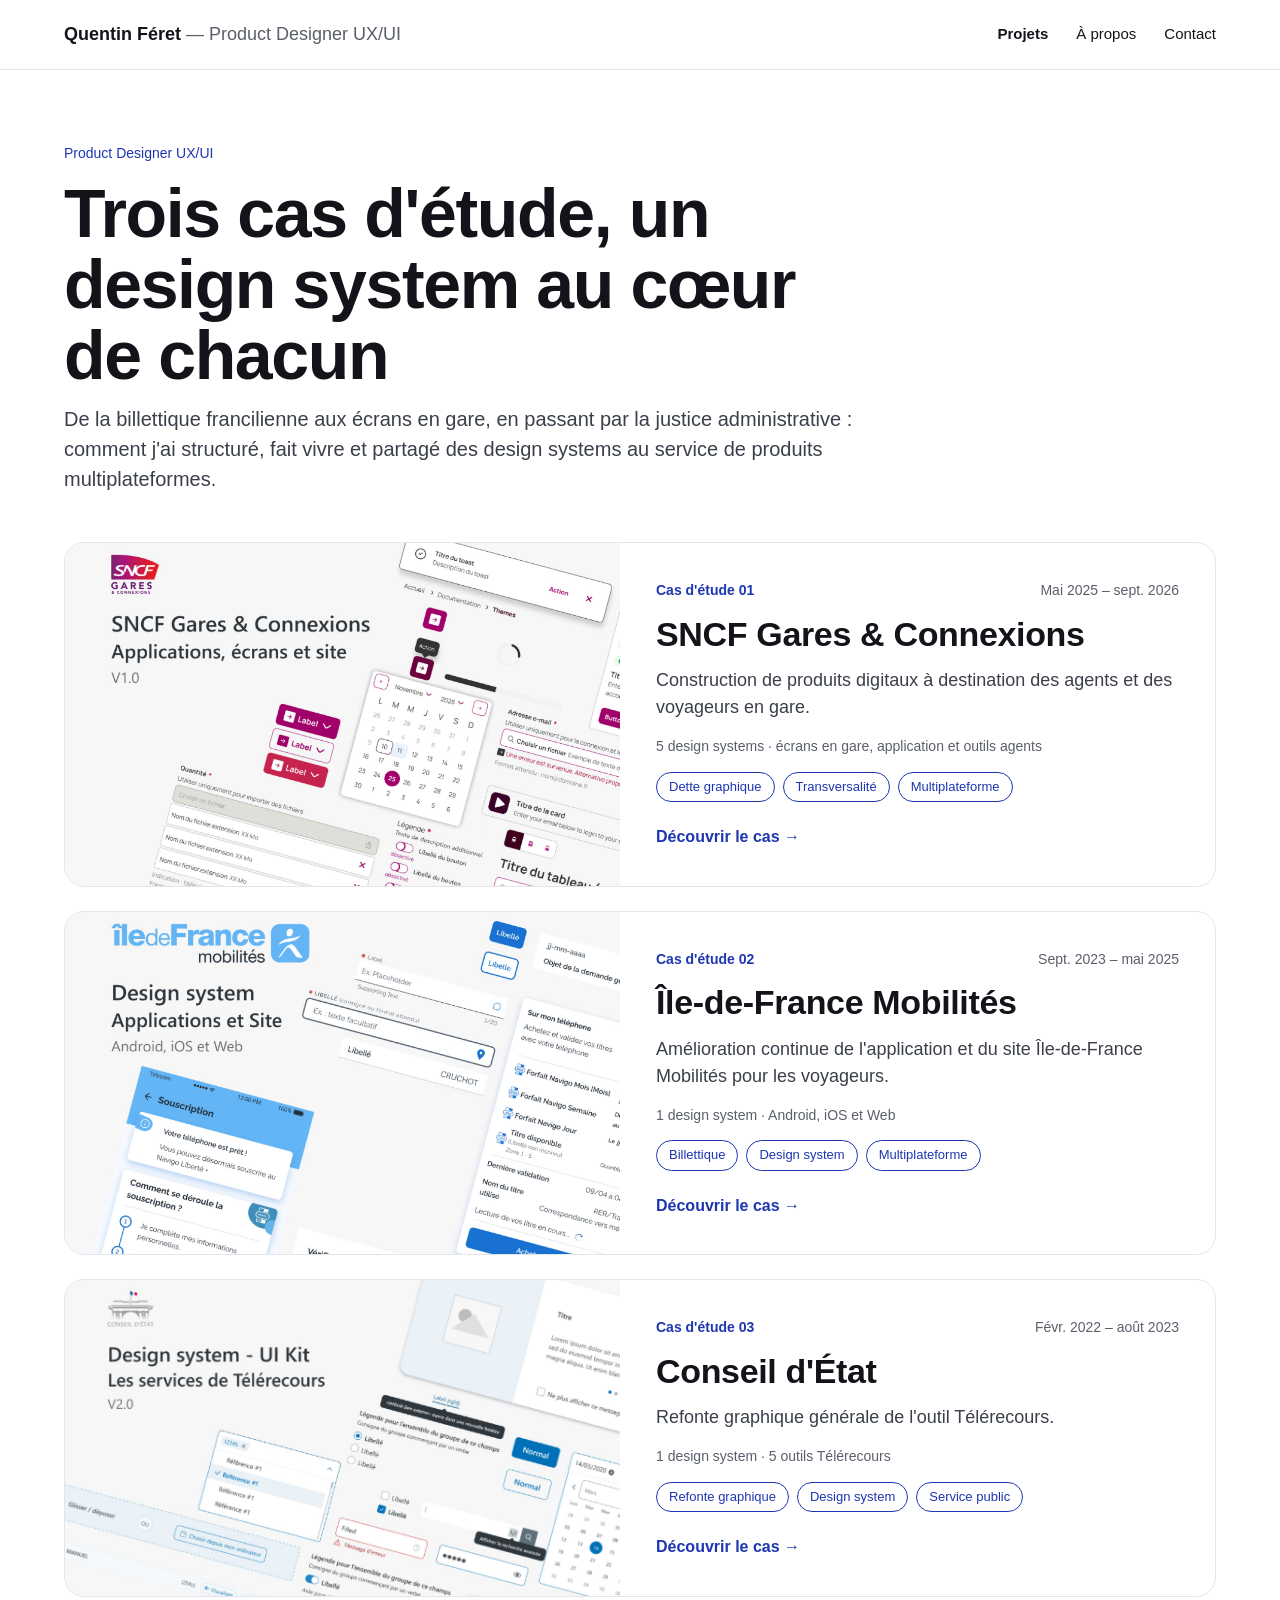
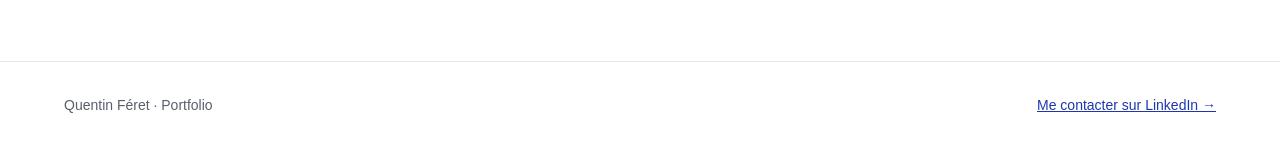
==== index.html @ 598bed36 "First upload" ====
<!doctype html>
<html lang="fr">
<head>
<meta charset="utf-8">
<meta name="viewport" content="width=device-width, initial-scale=1">
<title>Quentin Féret — Product Designer UX/UI · Portfolio</title>
<meta name="description" content="Portfolio de Quentin Féret, Product Designer UX/UI : trois cas d'étude autour du design system (SNCF Gares &amp; Connexions, Île-de-France Mobilités, Conseil d'État).">
<meta property="og:title" content="Quentin Féret — Product Designer UX/UI · Portfolio">
<meta property="og:type" content="website">
<link rel="icon" href="data:image/svg+xml,%3Csvg xmlns=%22http://www.w3.org/2000/svg%22 viewBox=%220 0 64 64%22%3E%3Crect width=%2264%22 height=%2264%22 rx=%2214%22 fill=%22%231E36B0%22/%3E%3Ctext x=%2232%22 y=%2242%22 font-family=%22Helvetica,Arial%22 font-size=%2226%22 font-weight=%22700%22 fill=%22white%22 text-anchor=%22middle%22%3EQF%3C/text%3E%3C/svg%3E">
<style>
*,*::before,*::after{box-sizing:border-box}
html{-webkit-text-size-adjust:100%}
img{max-width:100%}
body{margin:0;background:#FFFFFF}
a{color:#1E36B0}a:hover{color:#142680}
</style>
</head>
<body>
<div style="background: #FFFFFF; color: #121419; font-family: 'Helvetica Neue', Helvetica, Arial, sans-serif; font-size: 17px; line-height: 1.6; min-height: 100vh">
<header style="border-bottom: 1px solid #E3E5EA">
<div style="max-width: 1200px; margin: 0 auto; padding: 20px 24px; display: flex; flex-wrap: wrap; justify-content: space-between; align-items: center; gap: 16px">
<a href="index.html" style="font-weight: 600; font-size: 18px; color: #121419; text-decoration: none">Quentin Féret <span style="font-weight: 400; color: #5A5F6B">— Product Designer UX/UI</span></a>
<nav aria-label="Navigation principale" style="display: flex; gap: 28px; font-size: 15px">
<a href="index.html" style="color: #121419; text-decoration: none; font-weight: 600">Projets</a>
<a href="apropos.html" style="color: #121419; text-decoration: none">À propos</a>
<a href="https://www.linkedin.com/in/quentin-feret" target="_blank" rel="noopener" style="color: #121419; text-decoration: none">Contact</a>
</nav>
</div>
</header>
<main style="max-width: 1200px; margin: 0 auto; padding: 72px 24px 64px; display: flex; flex-direction: column; gap: 48px">
<div style="display: flex; flex-direction: column; gap: 14px; max-width: 820px; width: 100%">
<span style="font-size: 14px; color: #1E36B0; font-weight: 500">Product Designer UX/UI</span>
<h1 style="margin: 0; font-weight: 600; font-size: clamp(40px, 6vw, 68px); line-height: 1.04; letter-spacing: -0.02em; width: 100%">Trois cas d'étude, un design system au cœur de chacun</h1>
<p style="margin: 0; font-size: 20px; line-height: 1.5; color: #3A3F4A">De la billettique francilienne aux écrans en gare, en passant par la justice administrative : comment j'ai structuré, fait vivre et partagé des design systems au service de produits multiplateformes.</p>
</div>
<nav aria-label="Table des matières des cas d'étude">
<ol style="margin: 0; padding: 0; list-style: none; display: flex; flex-direction: column; gap: 24px">
<li style="display: flex">
<a href="cas01-resume.html" style="flex-grow: 1; display: flex; flex-wrap: wrap; gap: 0; text-decoration: none; color: #121419; background: #FFFFFF; border: 1px solid #E3E5EA; border-radius: 20px; overflow: hidden">
<div style="flex: 1 1 380px; min-height: 260px; position: relative; background: #EEF1FA">
<img src="assets/index-01.jpg" alt="" style="position: absolute; top: 0; left: 0; width: 100%; height: 100%; object-fit: cover; object-position: left center; display: block">
</div>
<div style="flex: 1 1 420px; box-sizing: border-box; padding: 36px; display: flex; flex-direction: column; gap: 14px">
<div style="display: flex; justify-content: space-between; align-items: baseline; gap: 12px"><span style="font-size: 14px; font-weight: 600; color: #1E36B0">Cas d'étude 01</span><span style="font-size: 14px; color: #5A5F6B">Mai 2025 – sept. 2026</span></div>
<h2 style="margin: 0; font-size: 34px; font-weight: 600; line-height: 1.1; letter-spacing: -0.01em">SNCF Gares &amp; Connexions</h2>
<p style="margin: 0; font-size: 18px; line-height: 1.5; color: #3A3F4A">Construction de produits digitaux à destination des agents et des voyageurs en gare.</p>
<p style="margin: 0; font-size: 14px; color: #5A5F6B">5 design systems · écrans en gare, application et outils agents</p>
<ul style="margin: 0; padding: 0; list-style: none; display: flex; flex-wrap: wrap; gap: 8px"><li style="padding: 4px 12px; border: 1px solid #1E36B0; border-radius: 999px; font-size: 13px; color: #1E36B0">Dette graphique</li><li style="padding: 4px 12px; border: 1px solid #1E36B0; border-radius: 999px; font-size: 13px; color: #1E36B0">Transversalité</li><li style="padding: 4px 12px; border: 1px solid #1E36B0; border-radius: 999px; font-size: 13px; color: #1E36B0">Multiplateforme</li></ul>
<span style="margin-top: auto; padding-top: 8px; font-size: 16px; font-weight: 600; color: #1E36B0">Découvrir le cas →</span>
</div>
</a>
</li>
<li style="display: flex">
<a href="cas02-resume.html" style="flex-grow: 1; display: flex; flex-wrap: wrap; gap: 0; text-decoration: none; color: #121419; background: #FFFFFF; border: 1px solid #E3E5EA; border-radius: 20px; overflow: hidden">
<div style="flex: 1 1 380px; min-height: 260px; position: relative; background: #EEF1FA">
<img loading="lazy" decoding="async" src="assets/index-02.jpg" alt="" style="position: absolute; top: 0; left: 0; width: 100%; height: 100%; object-fit: cover; object-position: left center; display: block">
</div>
<div style="flex: 1 1 420px; box-sizing: border-box; padding: 36px; display: flex; flex-direction: column; gap: 14px">
<div style="display: flex; justify-content: space-between; align-items: baseline; gap: 12px"><span style="font-size: 14px; font-weight: 600; color: #1E36B0">Cas d'étude 02</span><span style="font-size: 14px; color: #5A5F6B">Sept. 2023 – mai 2025</span></div>
<h2 style="margin: 0; font-size: 34px; font-weight: 600; line-height: 1.1; letter-spacing: -0.01em">Île-de-France Mobilités</h2>
<p style="margin: 0; font-size: 18px; line-height: 1.5; color: #3A3F4A">Amélioration continue de l'application et du site Île-de-France Mobilités pour les voyageurs.</p>
<p style="margin: 0; font-size: 14px; color: #5A5F6B">1 design system · Android, iOS et Web</p>
<ul style="margin: 0; padding: 0; list-style: none; display: flex; flex-wrap: wrap; gap: 8px"><li style="padding: 4px 12px; border: 1px solid #1E36B0; border-radius: 999px; font-size: 13px; color: #1E36B0">Billettique</li><li style="padding: 4px 12px; border: 1px solid #1E36B0; border-radius: 999px; font-size: 13px; color: #1E36B0">Design system</li><li style="padding: 4px 12px; border: 1px solid #1E36B0; border-radius: 999px; font-size: 13px; color: #1E36B0">Multiplateforme</li></ul>
<span style="margin-top: auto; padding-top: 8px; font-size: 16px; font-weight: 600; color: #1E36B0">Découvrir le cas →</span>
</div>
</a>
</li>
<li style="display: flex">
<a href="cas03-resume.html" style="flex-grow: 1; display: flex; flex-wrap: wrap; gap: 0; text-decoration: none; color: #121419; background: #FFFFFF; border: 1px solid #E3E5EA; border-radius: 20px; overflow: hidden">
<div style="flex: 1 1 380px; min-height: 260px; position: relative; background: #EEF1FA">
<img loading="lazy" decoding="async" src="assets/index-03.jpg" alt="" style="position: absolute; top: 0; left: 0; width: 100%; height: 100%; object-fit: cover; object-position: left center; display: block">
</div>
<div style="flex: 1 1 420px; box-sizing: border-box; padding: 36px; display: flex; flex-direction: column; gap: 14px">
<div style="display: flex; justify-content: space-between; align-items: baseline; gap: 12px"><span style="font-size: 14px; font-weight: 600; color: #1E36B0">Cas d'étude 03</span><span style="font-size: 14px; color: #5A5F6B">Févr. 2022 – août 2023</span></div>
<h2 style="margin: 0; font-size: 34px; font-weight: 600; line-height: 1.1; letter-spacing: -0.01em">Conseil d'État</h2>
<p style="margin: 0; font-size: 18px; line-height: 1.5; color: #3A3F4A">Refonte graphique générale de l'outil Télérecours.</p>
<p style="margin: 0; font-size: 14px; color: #5A5F6B">1 design system · 5 outils Télérecours</p>
<ul style="margin: 0; padding: 0; list-style: none; display: flex; flex-wrap: wrap; gap: 8px"><li style="padding: 4px 12px; border: 1px solid #1E36B0; border-radius: 999px; font-size: 13px; color: #1E36B0">Refonte graphique</li><li style="padding: 4px 12px; border: 1px solid #1E36B0; border-radius: 999px; font-size: 13px; color: #1E36B0">Design system</li><li style="padding: 4px 12px; border: 1px solid #1E36B0; border-radius: 999px; font-size: 13px; color: #1E36B0">Service public</li></ul>
<span style="margin-top: auto; padding-top: 8px; font-size: 16px; font-weight: 600; color: #1E36B0">Découvrir le cas →</span>
</div>
</a>
</li>
</ol>
</nav>
</main>
<footer style="border-top: 1px solid #E3E5EA">
<div style="max-width: 1200px; margin: 0 auto; padding: 32px 24px; display: flex; flex-wrap: wrap; justify-content: space-between; gap: 16px; font-size: 14px; color: #5A5F6B"><span>Quentin Féret · Portfolio</span><a href="https://www.linkedin.com/in/quentin-feret" target="_blank" rel="noopener" style="font-weight: 500">Me contacter sur LinkedIn →</a></div>
</footer>
</div>
</body>
</html>
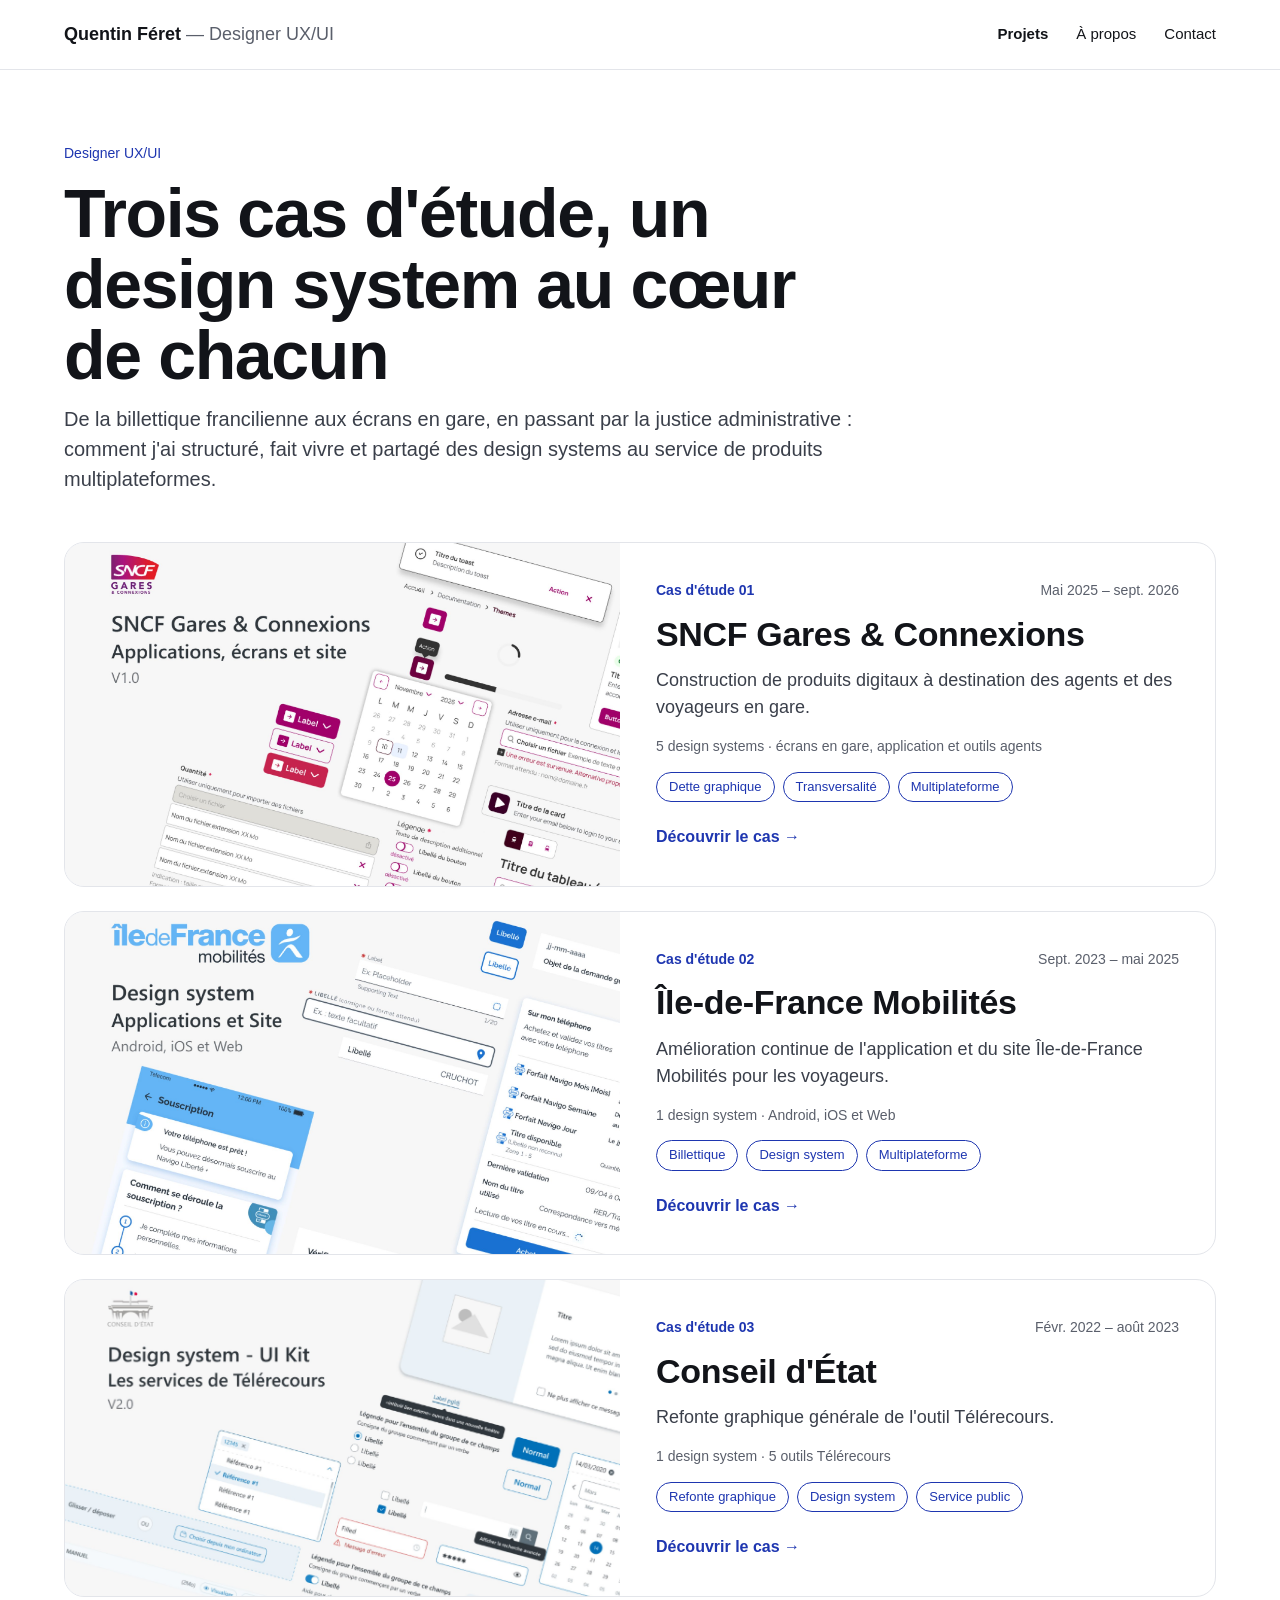
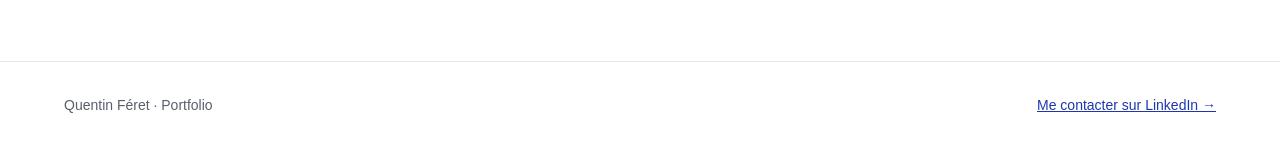
==== commit db213350: "Retire le bilan des résumés et remplace Product Designer par Designer Co-Authored-By: Claude Opus 5." ====
--- a/index.html
+++ b/index.html
@@ -3,9 +3,9 @@
 <head>
 <meta charset="utf-8">
 <meta name="viewport" content="width=device-width, initial-scale=1">
-<title>Quentin Féret — Product Designer UX/UI · Portfolio</title>
-<meta name="description" content="Portfolio de Quentin Féret, Product Designer UX/UI : trois cas d'étude autour du design system (SNCF Gares &amp; Connexions, Île-de-France Mobilités, Conseil d'État).">
-<meta property="og:title" content="Quentin Féret — Product Designer UX/UI · Portfolio">
+<title>Quentin Féret — Designer UX/UI · Portfolio</title>
+<meta name="description" content="Portfolio de Quentin Féret, Designer UX/UI : trois cas d'étude autour du design system (SNCF Gares &amp; Connexions, Île-de-France Mobilités, Conseil d'État).">
+<meta property="og:title" content="Quentin Féret — Designer UX/UI · Portfolio">
 <meta property="og:type" content="website">
 <link rel="icon" href="data:image/svg+xml,%3Csvg xmlns=%22http://www.w3.org/2000/svg%22 viewBox=%220 0 64 64%22%3E%3Crect width=%2264%22 height=%2264%22 rx=%2214%22 fill=%22%231E36B0%22/%3E%3Ctext x=%2232%22 y=%2242%22 font-family=%22Helvetica,Arial%22 font-size=%2226%22 font-weight=%22700%22 fill=%22white%22 text-anchor=%22middle%22%3EQF%3C/text%3E%3C/svg%3E">
 <style>
@@ -20,7 +20,7 @@
 <div style="background: #FFFFFF; color: #121419; font-family: 'Helvetica Neue', Helvetica, Arial, sans-serif; font-size: 17px; line-height: 1.6; min-height: 100vh">
 <header style="border-bottom: 1px solid #E3E5EA">
 <div style="max-width: 1200px; margin: 0 auto; padding: 20px 24px; display: flex; flex-wrap: wrap; justify-content: space-between; align-items: center; gap: 16px">
-<a href="index.html" style="font-weight: 600; font-size: 18px; color: #121419; text-decoration: none">Quentin Féret <span style="font-weight: 400; color: #5A5F6B">— Product Designer UX/UI</span></a>
+<a href="index.html" style="font-weight: 600; font-size: 18px; color: #121419; text-decoration: none">Quentin Féret <span style="font-weight: 400; color: #5A5F6B">— Designer UX/UI</span></a>
 <nav aria-label="Navigation principale" style="display: flex; gap: 28px; font-size: 15px">
 <a href="index.html" style="color: #121419; text-decoration: none; font-weight: 600">Projets</a>
 <a href="apropos.html" style="color: #121419; text-decoration: none">À propos</a>
@@ -30,7 +30,7 @@
 </header>
 <main style="max-width: 1200px; margin: 0 auto; padding: 72px 24px 64px; display: flex; flex-direction: column; gap: 48px">
 <div style="display: flex; flex-direction: column; gap: 14px; max-width: 820px; width: 100%">
-<span style="font-size: 14px; color: #1E36B0; font-weight: 500">Product Designer UX/UI</span>
+<span style="font-size: 14px; color: #1E36B0; font-weight: 500">Designer UX/UI</span>
 <h1 style="margin: 0; font-weight: 600; font-size: clamp(40px, 6vw, 68px); line-height: 1.04; letter-spacing: -0.02em; width: 100%">Trois cas d'étude, un design system au cœur de chacun</h1>
 <p style="margin: 0; font-size: 20px; line-height: 1.5; color: #3A3F4A">De la billettique francilienne aux écrans en gare, en passant par la justice administrative : comment j'ai structuré, fait vivre et partagé des design systems au service de produits multiplateformes.</p>
 </div>
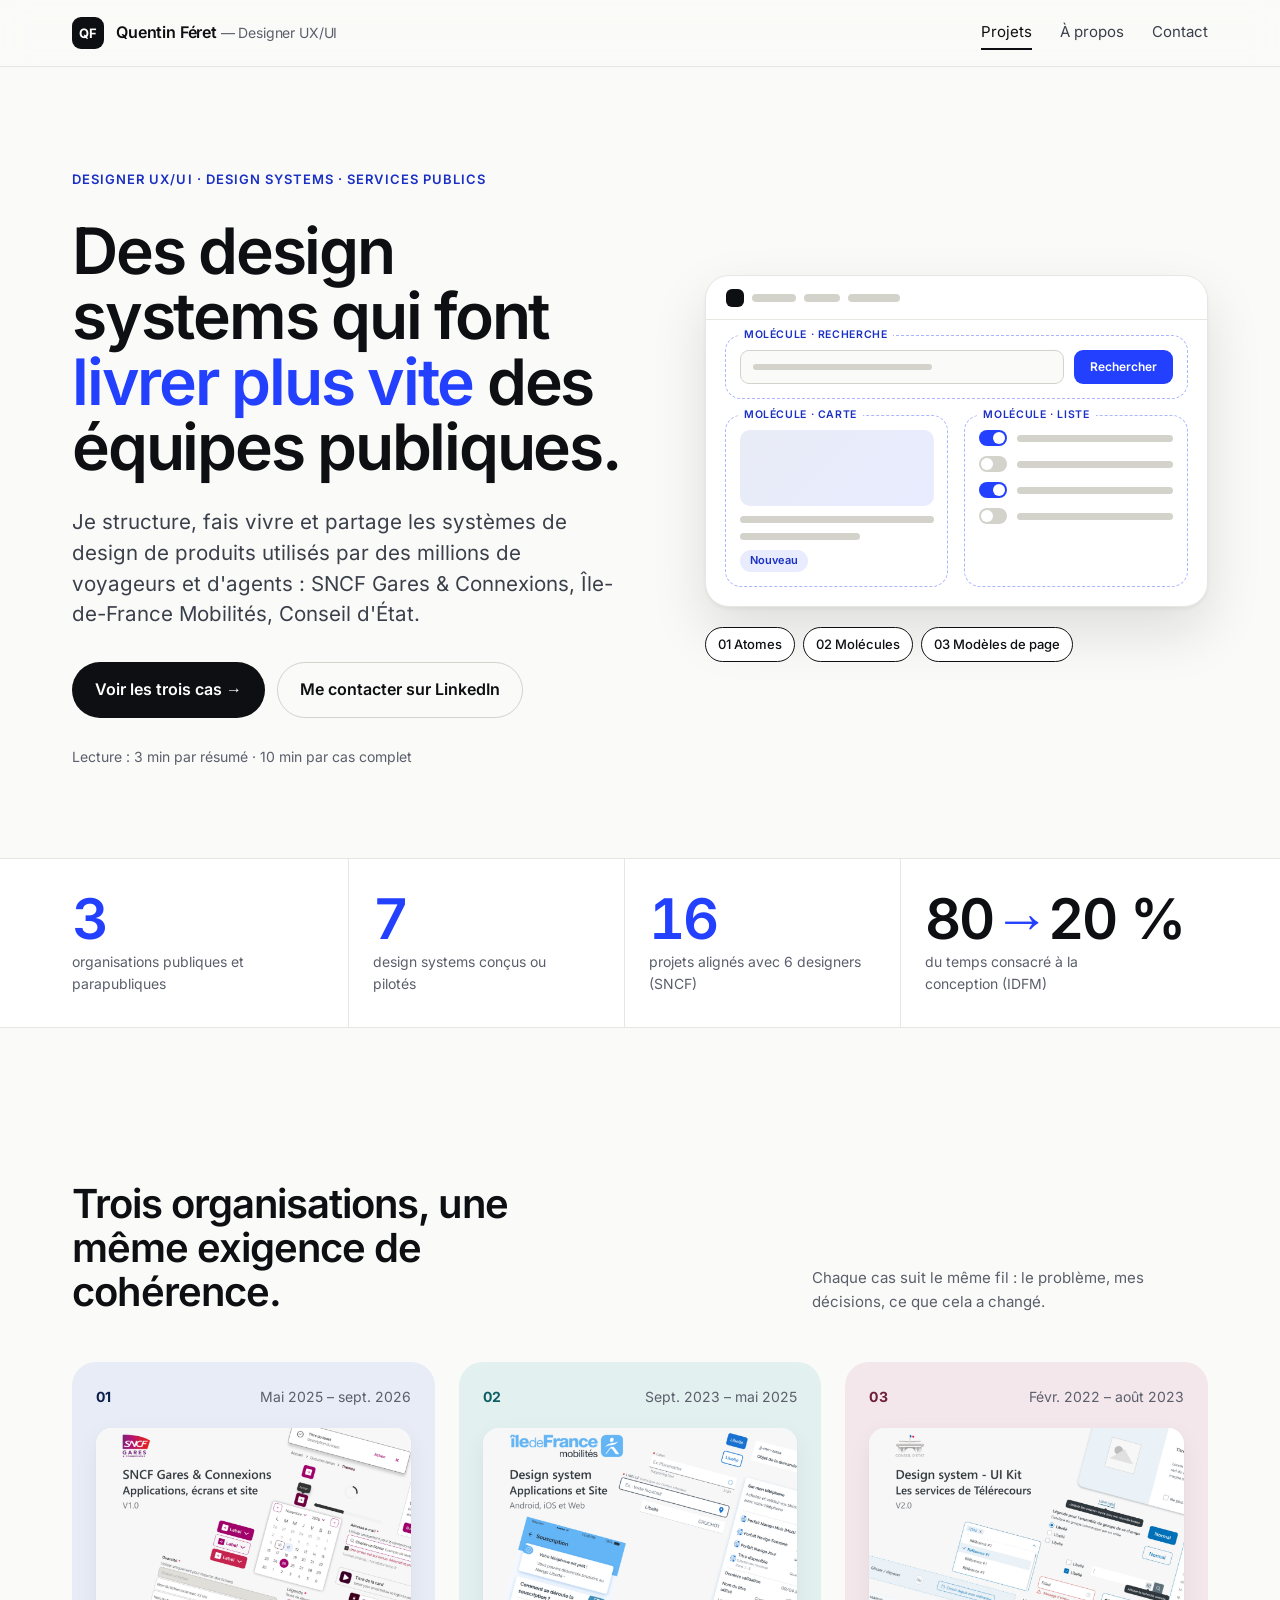
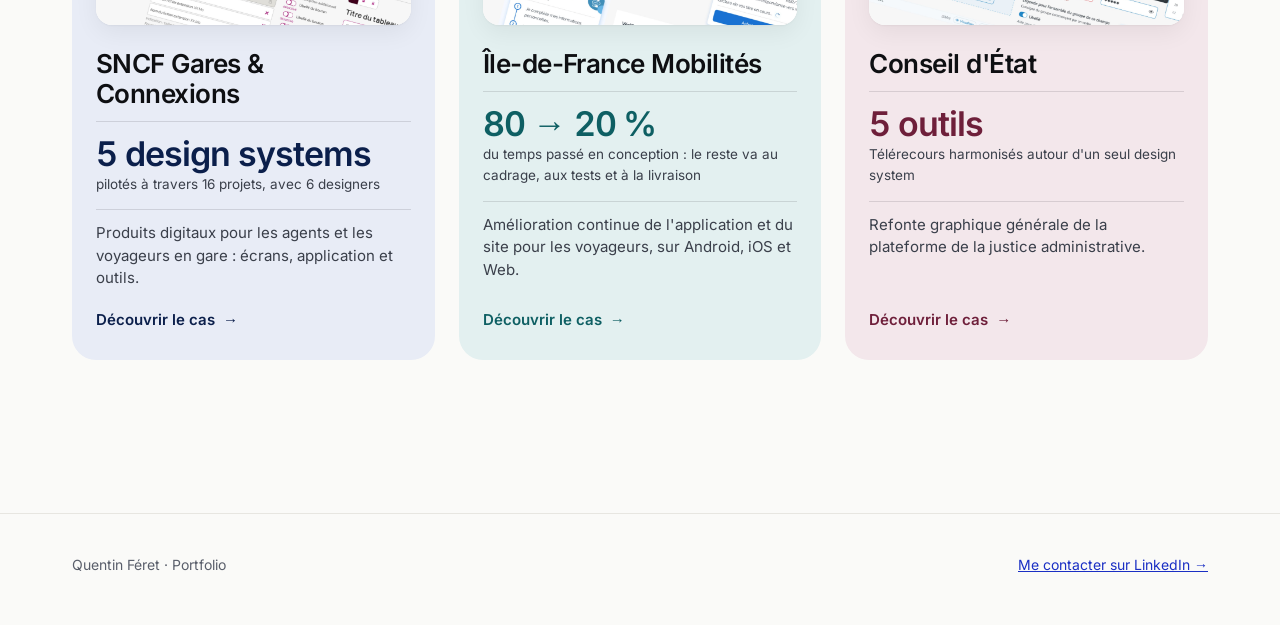
==== commit dd3c5654: "Refonte DA : système de jetons et nouvelle page d'accueil - assets/tokens.css : couleurs, échelle ty" ====
--- a/index.html
+++ b/index.html
@@ -4,89 +4,140 @@
 <meta charset="utf-8">
 <meta name="viewport" content="width=device-width, initial-scale=1">
 <title>Quentin Féret — Designer UX/UI · Portfolio</title>
-<meta name="description" content="Portfolio de Quentin Féret, Designer UX/UI : trois cas d'étude autour du design system (SNCF Gares &amp; Connexions, Île-de-France Mobilités, Conseil d'État).">
+<meta name="description" content="Quentin Féret, Designer UX/UI : je conçois des design systems qui permettent à de grandes équipes publiques de livrer plus vite et plus cohérent. SNCF Gares &amp; Connexions, Île-de-France Mobilités, Conseil d'État.">
 <meta property="og:title" content="Quentin Féret — Designer UX/UI · Portfolio">
 <meta property="og:type" content="website">
-<link rel="icon" href="data:image/svg+xml,%3Csvg xmlns=%22http://www.w3.org/2000/svg%22 viewBox=%220 0 64 64%22%3E%3Crect width=%2264%22 height=%2264%22 rx=%2214%22 fill=%22%231E36B0%22/%3E%3Ctext x=%2232%22 y=%2242%22 font-family=%22Helvetica,Arial%22 font-size=%2226%22 font-weight=%22700%22 fill=%22white%22 text-anchor=%22middle%22%3EQF%3C/text%3E%3C/svg%3E">
-<style>
-*,*::before,*::after{box-sizing:border-box}
-html{-webkit-text-size-adjust:100%}
-img{max-width:100%}
-body{margin:0;background:#FFFFFF}
-a{color:#1E36B0}a:hover{color:#142680}
-</style>
+<meta name="theme-color" content="#FAFAF8">
+<link rel="icon" href="data:image/svg+xml,%3Csvg xmlns=%22http://www.w3.org/2000/svg%22 viewBox=%220 0 64 64%22%3E%3Crect width=%2264%22 height=%2264%22 rx=%2214%22 fill=%22%230E0F12%22/%3E%3Ctext x=%2232%22 y=%2242%22 font-family=%22Helvetica,Arial%22 font-size=%2226%22 font-weight=%22700%22 fill=%22white%22 text-anchor=%22middle%22%3EQF%3C/text%3E%3C/svg%3E">
+<link rel="preload" href="assets/fonts/inter-latin-600-normal.woff2" as="font" type="font/woff2" crossorigin>
+<link rel="stylesheet" href="assets/tokens.css">
+<link rel="stylesheet" href="assets/home.css">
+<script>document.documentElement.classList.add('js')</script>
 </head>
 <body>
-<div style="background: #FFFFFF; color: #121419; font-family: 'Helvetica Neue', Helvetica, Arial, sans-serif; font-size: 17px; line-height: 1.6; min-height: 100vh">
-<header style="border-bottom: 1px solid #E3E5EA">
-<div style="max-width: 1200px; margin: 0 auto; padding: 20px 24px; display: flex; flex-wrap: wrap; justify-content: space-between; align-items: center; gap: 16px">
-<a href="index.html" style="font-weight: 600; font-size: 18px; color: #121419; text-decoration: none">Quentin Féret <span style="font-weight: 400; color: #5A5F6B">— Designer UX/UI</span></a>
-<nav aria-label="Navigation principale" style="display: flex; gap: 28px; font-size: 15px">
-<a href="index.html" style="color: #121419; text-decoration: none; font-weight: 600">Projets</a>
-<a href="apropos.html" style="color: #121419; text-decoration: none">À propos</a>
-<a href="https://www.linkedin.com/in/quentin-feret" target="_blank" rel="noopener" style="color: #121419; text-decoration: none">Contact</a>
+<a class="skip" href="#contenu">Aller au contenu</a>
+
+<header class="site-header">
+<div class="wrap">
+<a class="brand" href="index.html"><span class="mono" aria-hidden="true">QF</span><span>Quentin Féret <small>— Designer UX/UI</small></span></a>
+<nav class="nav" aria-label="Navigation principale">
+<a href="index.html" aria-current="page">Projets</a>
+<a href="apropos.html">À propos</a>
+<a href="https://www.linkedin.com/in/quentin-feret" target="_blank" rel="noopener">Contact</a>
 </nav>
 </div>
 </header>
-<main style="max-width: 1200px; margin: 0 auto; padding: 72px 24px 64px; display: flex; flex-direction: column; gap: 48px">
-<div style="display: flex; flex-direction: column; gap: 14px; max-width: 820px; width: 100%">
-<span style="font-size: 14px; color: #1E36B0; font-weight: 500">Designer UX/UI</span>
-<h1 style="margin: 0; font-weight: 600; font-size: clamp(40px, 6vw, 68px); line-height: 1.04; letter-spacing: -0.02em; width: 100%">Trois cas d'étude, un design system au cœur de chacun</h1>
-<p style="margin: 0; font-size: 20px; line-height: 1.5; color: #3A3F4A">De la billettique francilienne aux écrans en gare, en passant par la justice administrative : comment j'ai structuré, fait vivre et partagé des design systems au service de produits multiplateformes.</p>
+
+<main id="contenu">
+
+<section class="hero" aria-labelledby="h1">
+<div class="wrap">
+<div class="hero-copy">
+<p class="eyebrow">Designer UX/UI · Design systems · Services publics</p>
+<h1 class="display" id="h1">Des design systems qui font <em>livrer plus vite</em> des équipes publiques.</h1>
+<p class="lead">Je structure, fais vivre et partage les systèmes de design de produits utilisés par des millions de voyageurs et d'agents : SNCF Gares &amp; Connexions, Île-de-France Mobilités, Conseil d'État.</p>
+<div class="hero-cta">
+<a class="btn btn-primary" href="#cas">Voir les trois cas →</a>
+<a class="btn btn-ghost" href="https://www.linkedin.com/in/quentin-feret" target="_blank" rel="noopener">Me contacter sur LinkedIn</a>
 </div>
-<nav aria-label="Table des matières des cas d'étude">
-<ol style="margin: 0; padding: 0; list-style: none; display: flex; flex-direction: column; gap: 24px">
-<li style="display: flex">
-<a href="cas01-resume.html" style="flex-grow: 1; display: flex; flex-wrap: wrap; gap: 0; text-decoration: none; color: #121419; background: #FFFFFF; border: 1px solid #E3E5EA; border-radius: 20px; overflow: hidden">
-<div style="flex: 1 1 380px; min-height: 260px; position: relative; background: #EEF1FA">
-<img src="assets/index-01.jpg" alt="" style="position: absolute; top: 0; left: 0; width: 100%; height: 100%; object-fit: cover; object-position: left center; display: block">
+<p class="hero-meta">Lecture : 3 min par résumé · 10 min par cas complet</p>
 </div>
-<div style="flex: 1 1 420px; box-sizing: border-box; padding: 36px; display: flex; flex-direction: column; gap: 14px">
-<div style="display: flex; justify-content: space-between; align-items: baseline; gap: 12px"><span style="font-size: 14px; font-weight: 600; color: #1E36B0">Cas d'étude 01</span><span style="font-size: 14px; color: #5A5F6B">Mai 2025 – sept. 2026</span></div>
-<h2 style="margin: 0; font-size: 34px; font-weight: 600; line-height: 1.1; letter-spacing: -0.01em">SNCF Gares &amp; Connexions</h2>
-<p style="margin: 0; font-size: 18px; line-height: 1.5; color: #3A3F4A">Construction de produits digitaux à destination des agents et des voyageurs en gare.</p>
-<p style="margin: 0; font-size: 14px; color: #5A5F6B">5 design systems · écrans en gare, application et outils agents</p>
-<ul style="margin: 0; padding: 0; list-style: none; display: flex; flex-wrap: wrap; gap: 8px"><li style="padding: 4px 12px; border: 1px solid #1E36B0; border-radius: 999px; font-size: 13px; color: #1E36B0">Dette graphique</li><li style="padding: 4px 12px; border: 1px solid #1E36B0; border-radius: 999px; font-size: 13px; color: #1E36B0">Transversalité</li><li style="padding: 4px 12px; border: 1px solid #1E36B0; border-radius: 999px; font-size: 13px; color: #1E36B0">Multiplateforme</li></ul>
-<span style="margin-top: auto; padding-top: 8px; font-size: 16px; font-weight: 600; color: #1E36B0">Découvrir le cas →</span>
+
+<div class="sys" role="img" aria-label="Illustration : des atomes (boutons, champs, pastilles) s'assemblent en molécules (recherche, carte, liste), puis en un modèle de page complet.">
+<div class="sys-stage" aria-hidden="true">
+<div class="sys-page"><div class="sys-top"><i></i><i style="width:44px"></i><i style="width:36px"></i><i style="width:52px"></i></div></div>
+<div class="sys-body">
+<div class="mol mol-search"><b>Molécule · Recherche</b>
+<div class="at at-input"><i></i></div><div class="at at-btn at-search-btn">Rechercher</div></div>
+<div class="mol mol-card"><b>Molécule · Carte</b>
+<div class="at at-img"></div><div class="at at-line at-t1"></div><div class="at at-line s at-t2"></div><div class="at at-chip">Nouveau</div></div>
+<div class="mol mol-list"><b>Molécule · Liste</b>
+<div class="at-row at at-r1"><span class="at-toggle on"></span><span class="at-line"></span></div>
+<div class="at-row at at-r2"><span class="at-toggle"></span><span class="at-line"></span></div>
+<div class="at-row at at-r3"><span class="at-toggle on"></span><span class="at-line"></span></div>
+<div class="at-row at at-r4"><span class="at-toggle"></span><span class="at-line"></span></div></div>
+</div>
+</div>
+<ol class="sys-steps" aria-hidden="true"><li>01 Atomes</li><li>02 Molécules</li><li>03 Modèles de page</li></ol>
+</div>
+</div>
+</section>
+
+<section class="proof" aria-label="Chiffres clés">
+<div class="wrap">
+<ul>
+<li class="reveal"><span class="num"><span data-count="3">3</span></span><p>organisations publiques et parapubliques</p></li>
+<li class="reveal" data-d="1"><span class="num"><span data-count="7">7</span></span><p>design systems conçus ou pilotés</p></li>
+<li class="reveal" data-d="2"><span class="num"><span data-count="16">16</span></span><p>projets alignés avec 6 designers (SNCF)</p></li>
+<li class="reveal" data-d="2"><span class="num">80<span>→</span>20&nbsp;%</span><p>du temps consacré à la conception (IDFM)</p></li>
+</ul>
+</div>
+</section>
+
+<section class="cases" id="cas" aria-labelledby="h2">
+<div class="wrap">
+<div class="cases-head">
+<h2 class="title" id="h2">Trois organisations, une même exigence de cohérence.</h2>
+<p>Chaque cas suit le même fil : le problème, mes décisions, ce que cela a changé.</p>
+</div>
+<div class="posters">
+
+<a class="poster p1 reveal" href="cas01-resume.html">
+<div class="poster-head"><b>01</b><span>Mai 2025 – sept. 2026</span></div>
+<div class="poster-fig"><img src="assets/index-01.jpg" alt="Aperçu du design system SNCF Gares &amp; Connexions : boutons, calendrier, champs de formulaire." width="2400" height="1350"></div>
+<div class="poster-body">
+<h3>SNCF Gares &amp; Connexions</h3>
+<div class="kpi"><span class="num">5 design systems</span><span>pilotés à travers 16 projets, avec 6 designers</span></div>
+<p class="desc">Produits digitaux pour les agents et les voyageurs en gare : écrans, application et outils.</p>
+<span class="go">Découvrir le cas <i>→</i></span>
 </div>
 </a>
-</li>
-<li style="display: flex">
-<a href="cas02-resume.html" style="flex-grow: 1; display: flex; flex-wrap: wrap; gap: 0; text-decoration: none; color: #121419; background: #FFFFFF; border: 1px solid #E3E5EA; border-radius: 20px; overflow: hidden">
-<div style="flex: 1 1 380px; min-height: 260px; position: relative; background: #EEF1FA">
-<img loading="lazy" decoding="async" src="assets/index-02.jpg" alt="" style="position: absolute; top: 0; left: 0; width: 100%; height: 100%; object-fit: cover; object-position: left center; display: block">
-</div>
-<div style="flex: 1 1 420px; box-sizing: border-box; padding: 36px; display: flex; flex-direction: column; gap: 14px">
-<div style="display: flex; justify-content: space-between; align-items: baseline; gap: 12px"><span style="font-size: 14px; font-weight: 600; color: #1E36B0">Cas d'étude 02</span><span style="font-size: 14px; color: #5A5F6B">Sept. 2023 – mai 2025</span></div>
-<h2 style="margin: 0; font-size: 34px; font-weight: 600; line-height: 1.1; letter-spacing: -0.01em">Île-de-France Mobilités</h2>
-<p style="margin: 0; font-size: 18px; line-height: 1.5; color: #3A3F4A">Amélioration continue de l'application et du site Île-de-France Mobilités pour les voyageurs.</p>
-<p style="margin: 0; font-size: 14px; color: #5A5F6B">1 design system · Android, iOS et Web</p>
-<ul style="margin: 0; padding: 0; list-style: none; display: flex; flex-wrap: wrap; gap: 8px"><li style="padding: 4px 12px; border: 1px solid #1E36B0; border-radius: 999px; font-size: 13px; color: #1E36B0">Billettique</li><li style="padding: 4px 12px; border: 1px solid #1E36B0; border-radius: 999px; font-size: 13px; color: #1E36B0">Design system</li><li style="padding: 4px 12px; border: 1px solid #1E36B0; border-radius: 999px; font-size: 13px; color: #1E36B0">Multiplateforme</li></ul>
-<span style="margin-top: auto; padding-top: 8px; font-size: 16px; font-weight: 600; color: #1E36B0">Découvrir le cas →</span>
+
+<a class="poster p2 reveal" data-d="1" href="cas02-resume.html">
+<div class="poster-head"><b>02</b><span>Sept. 2023 – mai 2025</span></div>
+<div class="poster-fig"><img decoding="async" src="assets/index-02.jpg" alt="Aperçu du design system Île-de-France Mobilités." width="2400" height="1350"></div>
+<div class="poster-body">
+<h3>Île-de-France Mobilités</h3>
+<div class="kpi"><span class="num">80 → 20&nbsp;%</span><span>du temps passé en conception : le reste va au cadrage, aux tests et à la livraison</span></div>
+<p class="desc">Amélioration continue de l'application et du site pour les voyageurs, sur Android, iOS et Web.</p>
+<span class="go">Découvrir le cas <i>→</i></span>
 </div>
 </a>
-</li>
-<li style="display: flex">
-<a href="cas03-resume.html" style="flex-grow: 1; display: flex; flex-wrap: wrap; gap: 0; text-decoration: none; color: #121419; background: #FFFFFF; border: 1px solid #E3E5EA; border-radius: 20px; overflow: hidden">
-<div style="flex: 1 1 380px; min-height: 260px; position: relative; background: #EEF1FA">
-<img loading="lazy" decoding="async" src="assets/index-03.jpg" alt="" style="position: absolute; top: 0; left: 0; width: 100%; height: 100%; object-fit: cover; object-position: left center; display: block">
-</div>
-<div style="flex: 1 1 420px; box-sizing: border-box; padding: 36px; display: flex; flex-direction: column; gap: 14px">
-<div style="display: flex; justify-content: space-between; align-items: baseline; gap: 12px"><span style="font-size: 14px; font-weight: 600; color: #1E36B0">Cas d'étude 03</span><span style="font-size: 14px; color: #5A5F6B">Févr. 2022 – août 2023</span></div>
-<h2 style="margin: 0; font-size: 34px; font-weight: 600; line-height: 1.1; letter-spacing: -0.01em">Conseil d'État</h2>
-<p style="margin: 0; font-size: 18px; line-height: 1.5; color: #3A3F4A">Refonte graphique générale de l'outil Télérecours.</p>
-<p style="margin: 0; font-size: 14px; color: #5A5F6B">1 design system · 5 outils Télérecours</p>
-<ul style="margin: 0; padding: 0; list-style: none; display: flex; flex-wrap: wrap; gap: 8px"><li style="padding: 4px 12px; border: 1px solid #1E36B0; border-radius: 999px; font-size: 13px; color: #1E36B0">Refonte graphique</li><li style="padding: 4px 12px; border: 1px solid #1E36B0; border-radius: 999px; font-size: 13px; color: #1E36B0">Design system</li><li style="padding: 4px 12px; border: 1px solid #1E36B0; border-radius: 999px; font-size: 13px; color: #1E36B0">Service public</li></ul>
-<span style="margin-top: auto; padding-top: 8px; font-size: 16px; font-weight: 600; color: #1E36B0">Découvrir le cas →</span>
+
+<a class="poster p3 reveal" data-d="2" href="cas03-resume.html">
+<div class="poster-head"><b>03</b><span>Févr. 2022 – août 2023</span></div>
+<div class="poster-fig"><img decoding="async" src="assets/index-03.jpg" alt="Aperçu du design system du Conseil d'État pour Télérecours." width="2400" height="1350"></div>
+<div class="poster-body">
+<h3>Conseil d'État</h3>
+<div class="kpi"><span class="num">5 outils</span><span>Télérecours harmonisés autour d'un seul design system</span></div>
+<p class="desc">Refonte graphique générale de la plateforme de la justice administrative.</p>
+<span class="go">Découvrir le cas <i>→</i></span>
 </div>
 </a>
-</li>
-</ol>
-</nav>
+
+</div>
+</div>
+</section>
+
 </main>
-<footer style="border-top: 1px solid #E3E5EA">
-<div style="max-width: 1200px; margin: 0 auto; padding: 32px 24px; display: flex; flex-wrap: wrap; justify-content: space-between; gap: 16px; font-size: 14px; color: #5A5F6B"><span>Quentin Féret · Portfolio</span><a href="https://www.linkedin.com/in/quentin-feret" target="_blank" rel="noopener" style="font-weight: 500">Me contacter sur LinkedIn →</a></div>
+
+<footer class="site-footer">
+<div class="wrap"><span>Quentin Féret · Portfolio</span><a href="https://www.linkedin.com/in/quentin-feret" target="_blank" rel="noopener">Me contacter sur LinkedIn →</a></div>
 </footer>
-</div>
+
+<script>
+(function(){
+  var reduce=window.matchMedia&&matchMedia('(prefers-reduced-motion: reduce)').matches;
+  var els=document.querySelectorAll('.reveal');
+  if(!('IntersectionObserver' in window)||reduce){els.forEach(function(e){e.classList.add('in')});return}
+  var io=new IntersectionObserver(function(es){es.forEach(function(e){if(e.isIntersecting){e.target.classList.add('in');io.unobserve(e.target)}})},{threshold:.15});
+  els.forEach(function(e){io.observe(e)});
+  document.querySelectorAll('[data-count]').forEach(function(n){
+    var to=+n.dataset.count,done=false;
+    var o=new IntersectionObserver(function(es){if(es[0].isIntersecting&&!done){done=true;var t0=performance.now();(function f(t){var p=Math.min((t-t0)/900,1);n.textContent=Math.round(to*(1-Math.pow(1-p,3)));if(p<1)requestAnimationFrame(f)})(t0)}},{threshold:.6});
+    o.observe(n);
+  });
+})();
+</script>
 </body>
 </html>
--- a/assets/tokens.css
+++ b/assets/tokens.css
@@ -0,0 +1,101 @@
+/* ==========================================================
+   Système de design du portfolio — jetons + composants de base
+   Utilisé par index.html (refonte DA). Les autres pages seront
+   migrées ensuite, page par page.
+   ========================================================== */
+
+@font-face{font-family:"Inter";font-weight:400;font-style:normal;font-display:swap;src:url(fonts/inter-latin-400-normal.woff2) format("woff2")}
+@font-face{font-family:"Inter";font-weight:500;font-style:normal;font-display:swap;src:url(fonts/inter-latin-500-normal.woff2) format("woff2")}
+@font-face{font-family:"Inter";font-weight:600;font-style:normal;font-display:swap;src:url(fonts/inter-latin-600-normal.woff2) format("woff2")}
+@font-face{font-family:"Inter";font-weight:700;font-style:normal;font-display:swap;src:url(fonts/inter-latin-700-normal.woff2) format("woff2")}
+
+:root{
+  /* Couleurs — base neutre chaude */
+  --bg:#FAFAF8;
+  --surface:#FFFFFF;
+  --ink:#0E0F12;
+  --ink-2:#3A3F4A;
+  --ink-3:#5A5F6B;       /* AA sur --bg (6,3:1) */
+  --line:#E7E6E1;
+  --line-strong:#D3D2CB;
+
+  /* Accent signature (liens, chiffres, focus) */
+  --accent:#2340FF;
+  --accent-ink:#1A2FC4;  /* survol / texte accent sur fond clair */
+  --accent-soft:#E9ECFF;
+
+  /* Teintes par cas */
+  --c1:#0B1F4B; --c1-soft:#E8ECF6;   /* SNCF Gares & Connexions — bleu nuit */
+  --c2:#0E5F63; --c2-soft:#E3F0F0;   /* Île-de-France Mobilités — vert-pétrole */
+  --c3:#6E1F3A; --c3-soft:#F3E7EB;   /* Conseil d'État — bordeaux sourd */
+
+  /* Échelle typographique (5 valeurs) */
+  --fs-display:clamp(40px,5.2vw,64px);
+  --fs-title:clamp(28px,3.4vw,40px);
+  --fs-lead:clamp(18px,1.6vw,22px);
+  --fs-body:17px;
+  --fs-small:13px;
+
+  /* Espace — unité de 8 px */
+  --u:8px;
+  --section:clamp(96px,12vw,160px);
+  --gutter:clamp(16px,4vw,32px);
+  --maxw:1200px;
+
+  /* Formes */
+  --r-sm:10px; --r-md:16px; --r-lg:24px; --r-pill:999px;
+  --shadow-1:0 1px 2px rgba(14,15,18,.04),0 8px 24px rgba(14,15,18,.06);
+  --shadow-2:0 2px 4px rgba(14,15,18,.05),0 24px 56px rgba(14,15,18,.12);
+
+  /* Mouvement */
+  --ease:cubic-bezier(.2,.7,.2,1);
+  --t:300ms;
+}
+
+*,*::before,*::after{box-sizing:border-box}
+html{-webkit-text-size-adjust:100%;scroll-behavior:smooth}
+body{margin:0;background:var(--bg);color:var(--ink);font-family:"Inter","Helvetica Neue",Helvetica,Arial,sans-serif;font-size:var(--fs-body);line-height:1.6;-webkit-font-smoothing:antialiased;text-rendering:optimizeLegibility}
+img{max-width:100%;display:block}
+a{color:var(--accent-ink)}
+:focus-visible{outline:3px solid var(--accent);outline-offset:3px;border-radius:6px}
+.wrap{max-width:var(--maxw);margin:0 auto;padding:0 var(--gutter)}
+.skip{position:absolute;left:-999px;top:8px;background:var(--ink);color:#fff;padding:8px 16px;border-radius:var(--r-sm);z-index:10}
+.skip:focus{left:8px}
+
+/* Typographie */
+.display{font-size:var(--fs-display);line-height:1.02;letter-spacing:-.035em;font-weight:600;margin:0}
+.title{font-size:var(--fs-title);line-height:1.1;letter-spacing:-.025em;font-weight:600;margin:0}
+.lead{font-size:var(--fs-lead);line-height:1.5;color:var(--ink-2);margin:0}
+.eyebrow{font-size:var(--fs-small);font-weight:600;letter-spacing:.08em;text-transform:uppercase;color:var(--accent-ink);margin:0}
+.num{font-variant-numeric:tabular-nums;font-feature-settings:"tnum","ss01";letter-spacing:-.03em;font-weight:600}
+
+/* Boutons */
+.btn{display:inline-flex;align-items:center;gap:8px;padding:14px 22px;border-radius:var(--r-pill);font-weight:600;font-size:16px;text-decoration:none;border:1px solid transparent;transition:transform var(--t) var(--ease),background var(--t),box-shadow var(--t)}
+.btn-primary{background:var(--ink);color:#fff}
+.btn-primary:hover{background:var(--accent);color:#fff;transform:translateY(-2px)}
+.btn-ghost{background:transparent;color:var(--ink);border-color:var(--line-strong)}
+.btn-ghost:hover{border-color:var(--ink);color:var(--ink);transform:translateY(-2px)}
+
+/* En-tête / pied */
+.site-header{position:sticky;top:0;z-index:5;background:rgba(250,250,248,.82);backdrop-filter:saturate(1.4) blur(14px);-webkit-backdrop-filter:saturate(1.4) blur(14px);border-bottom:1px solid var(--line)}
+.site-header .wrap{display:flex;flex-wrap:wrap;justify-content:space-between;align-items:center;gap:16px;padding-top:16px;padding-bottom:16px}
+.brand{display:flex;align-items:center;gap:12px;font-weight:600;font-size:16px;color:var(--ink);text-decoration:none;letter-spacing:-.01em}
+.brand .mono{display:grid;place-items:center;width:32px;height:32px;border-radius:9px;background:var(--ink);color:#fff;font-size:13px;font-weight:700;letter-spacing:0}
+.brand small{font-weight:400;color:var(--ink-3);font-size:14px}
+.nav{display:flex;gap:28px;font-size:15px}
+.nav a{color:var(--ink-2);text-decoration:none;padding:4px 0;border-bottom:2px solid transparent}
+.nav a:hover,.nav a[aria-current]{color:var(--ink);border-bottom-color:var(--ink)}
+.site-footer{border-top:1px solid var(--line);margin-top:var(--section)}
+.site-footer .wrap{display:flex;flex-wrap:wrap;justify-content:space-between;align-items:center;gap:16px;padding-top:40px;padding-bottom:48px;font-size:14px;color:var(--ink-3)}
+
+/* Révélation au scroll (sans JS : tout reste visible) */
+.js .reveal{opacity:0;transform:translateY(14px);transition:opacity var(--t) var(--ease),transform 500ms var(--ease)}
+.js .reveal.in{opacity:1;transform:none}
+.js .reveal[data-d="1"]{transition-delay:80ms}
+.js .reveal[data-d="2"]{transition-delay:160ms}
+
+@media (prefers-reduced-motion:reduce){
+  html{scroll-behavior:auto}
+  *,*::before,*::after{animation:none!important;transition:none!important}
+  .js .reveal{opacity:1;transform:none}
+}
--- a/assets/home.css
+++ b/assets/home.css
@@ -0,0 +1,115 @@
+/* Accueil — hero, bandeau de preuves, affiches de cas */
+
+/* ---------- Hero ---------- */
+.hero{padding:clamp(48px,8vw,104px) 0 clamp(56px,7vw,96px)}
+.hero .wrap{display:grid;grid-template-columns:minmax(0,1.05fr) minmax(0,.95fr);gap:clamp(32px,6vw,80px);align-items:center}
+.hero-copy{display:flex;flex-direction:column;gap:28px}
+.hero-copy .display em{font-style:normal;color:var(--accent)}
+.hero-cta{display:flex;flex-wrap:wrap;gap:12px;margin-top:4px}
+.hero-meta{font-size:14px;color:var(--ink-3);margin:0}
+
+/* Visuel : le système qui s'assemble (atomes → molécules → modèle de page) */
+.sys{position:relative;width:100%;max-width:520px;justify-self:end}
+.sys-stage{position:relative;padding:20px;border-radius:var(--r-lg)}
+.sys-page{position:absolute;inset:0;border-radius:var(--r-lg);background:var(--surface);border:1px solid var(--line);box-shadow:var(--shadow-2);animation:pageIn 700ms var(--ease) 3.1s both}
+.sys-top{position:absolute;left:0;right:0;top:0;height:44px;border-bottom:1px solid var(--line);display:flex;align-items:center;gap:8px;padding:0 20px;animation:fadeIn 500ms var(--ease) 3.4s both}
+.sys-top i{display:block;height:8px;border-radius:4px;background:var(--line-strong)}
+.sys-top i:first-child{width:18px;height:18px;border-radius:6px;background:var(--ink)}
+.sys-body{position:relative;display:grid;grid-template-columns:1fr 1fr;grid-template-rows:auto auto;gap:16px;padding-top:40px}
+.mol{position:relative;border:1.5px dashed transparent;border-radius:var(--r-md);padding:14px;display:flex;flex-direction:column;gap:10px;animation:molIn 600ms var(--ease) both}
+.mol b{position:absolute;top:-9px;left:12px;padding:0 6px;background:var(--surface);font-size:10.5px;font-weight:600;letter-spacing:.06em;text-transform:uppercase;color:var(--accent-ink);opacity:0;animation:fadeIn 400ms var(--ease) both}
+.mol-search{grid-column:1/-1;flex-direction:row;align-items:center;animation-delay:2.0s}
+.mol-search b{animation-delay:2.1s}
+.mol-card{animation-delay:2.2s}
+.mol-card b{animation-delay:2.3s}
+.mol-list{animation-delay:2.4s}
+.mol-list b{animation-delay:2.5s}
+.at{opacity:0;animation:atomIn 500ms var(--ease) both}
+.at-input{flex:1;height:34px;border-radius:9px;border:1px solid var(--line-strong);background:var(--bg);display:flex;align-items:center;padding:0 12px;gap:8px;animation-delay:.3s}
+.at-input i{display:block;width:60%;height:6px;border-radius:3px;background:var(--line-strong)}
+.at-btn{height:34px;padding:0 16px;border-radius:9px;background:var(--accent);display:grid;place-items:center;color:#fff;font-size:12px;font-weight:600}
+.at-search-btn{animation-delay:.5s}
+.at-img{height:76px;border-radius:10px;background:linear-gradient(135deg,var(--c1-soft),var(--accent-soft));animation-delay:.7s}
+.at-line{height:7px;border-radius:4px;background:var(--line-strong)}
+.at-line.s{width:62%}
+.at-t1{animation-delay:.9s}.at-t2{animation-delay:1.0s}
+.at-chip{align-self:flex-start;height:22px;padding:0 10px;border-radius:999px;background:var(--accent-soft);color:var(--accent-ink);font-size:11px;font-weight:600;display:grid;place-items:center;animation-delay:1.15s}
+.at-row{display:flex;align-items:center;gap:10px}
+.at-row .at-line{flex:1}
+.at-toggle{width:28px;height:16px;border-radius:999px;background:var(--line-strong);position:relative;flex:none}
+.at-toggle::after{content:"";position:absolute;top:2px;left:2px;width:12px;height:12px;border-radius:50%;background:#fff}
+.at-toggle.on{background:var(--accent)}
+.at-toggle.on::after{left:14px}
+.at-r4{animation-delay:1.75s}.at-r1{animation-delay:1.3s}.at-r2{animation-delay:1.45s}.at-r3{animation-delay:1.6s}
+
+.sys-steps{display:flex;gap:8px;margin-top:20px;flex-wrap:wrap}
+.sys-steps li{list-style:none;font-size:13px;font-weight:500;color:var(--ink-3);padding:6px 12px;border-radius:999px;border:1px solid var(--line);background:transparent;animation:stepOn 500ms var(--ease) both}
+.sys-steps li:nth-child(1){animation-delay:.3s}
+.sys-steps li:nth-child(2){animation-delay:2.0s}
+.sys-steps li:nth-child(3){animation-delay:3.1s}
+.sys-steps{padding:0;margin-bottom:0}
+
+@keyframes atomIn{from{opacity:0;transform:scale(.86) translateY(6px)}to{opacity:1;transform:none}}
+@keyframes molIn{from{border-color:transparent}to{border-color:rgba(35,64,255,.38)}}
+@keyframes fadeIn{from{opacity:0}to{opacity:1}}
+@keyframes pageIn{from{opacity:0;transform:scale(.97)}to{opacity:1;transform:none}}
+@keyframes stepOn{from{opacity:.5}to{opacity:1;color:var(--ink);border-color:var(--ink);background:var(--surface)}}
+/* Sans animation (reduced-motion) : état final visible */
+@media (prefers-reduced-motion:reduce){.at,.mol b,.sys-top,.sys-page{opacity:1}.mol{border-color:rgba(35,64,255,.38)}.sys-steps li{color:var(--ink);border-color:var(--ink);background:var(--surface)}}
+
+/* ---------- Bandeau de preuves ---------- */
+.proof{border-top:1px solid var(--line);border-bottom:1px solid var(--line);background:var(--surface)}
+.proof ul{margin:0;padding:0;list-style:none;display:grid;grid-template-columns:repeat(4,1fr)}
+.proof li{padding:32px 24px;border-left:1px solid var(--line);display:flex;flex-direction:column;gap:4px}
+.proof li:first-child{border-left:0;padding-left:0}
+.proof .num{font-size:clamp(36px,4.4vw,56px);line-height:1;color:var(--ink)}
+.proof .num span{color:var(--accent)}
+.proof p{margin:0;font-size:14px;color:var(--ink-3);max-width:24ch}
+
+/* ---------- Affiches de cas ---------- */
+.cases{padding-top:var(--section)}
+.cases-head{display:flex;flex-wrap:wrap;justify-content:space-between;align-items:flex-end;gap:16px 40px;margin-bottom:48px}
+.cases-head .title{max-width:20ch}
+.cases-head p{margin:0;max-width:44ch;color:var(--ink-3);font-size:15px}
+.posters{display:grid;grid-template-columns:repeat(3,1fr);gap:24px}
+.poster{--t1:var(--c1);--ts:var(--c1-soft);display:flex;flex-direction:column;text-decoration:none;color:var(--ink);background:var(--ts);border-radius:var(--r-lg);overflow:hidden;transition:transform var(--t) var(--ease),box-shadow var(--t)}
+.poster.p2{--t1:var(--c2);--ts:var(--c2-soft)}
+.poster.p3{--t1:var(--c3);--ts:var(--c3-soft)}
+.poster:hover{transform:translateY(-6px);box-shadow:var(--shadow-2);color:var(--ink)}
+.poster-head{display:flex;justify-content:space-between;align-items:baseline;padding:24px 24px 0;font-size:14px}
+.poster-head b{font-weight:700;color:var(--t1);letter-spacing:.02em}
+.poster-head span{color:var(--ink-3)}
+.poster-fig{margin:20px 24px 0;border-radius:var(--r-md);overflow:hidden;background:var(--surface);box-shadow:var(--shadow-1);aspect-ratio:16/10}
+.poster-fig img{width:100%;height:100%;object-fit:cover;object-position:left center;transition:transform 700ms var(--ease)}
+.poster:hover .poster-fig img{transform:scale(1.04)}
+.poster-body{display:flex;flex-direction:column;gap:12px;padding:24px 24px 28px;flex:1}
+.poster h3{margin:0;font-size:26px;line-height:1.15;letter-spacing:-.02em;font-weight:600}
+.poster .kpi{display:flex;flex-direction:column;gap:2px;padding:14px 0;border-top:1px solid rgba(14,15,18,.12);border-bottom:1px solid rgba(14,15,18,.12)}
+.poster .kpi .num{font-size:34px;line-height:1.05;color:var(--t1)}
+.poster .kpi span{font-size:13.5px;color:var(--ink-2)}
+.poster p.desc{margin:0;font-size:15px;line-height:1.5;color:var(--ink-2)}
+.poster .go{margin-top:auto;padding-top:6px;font-weight:600;font-size:15px;color:var(--t1);display:flex;align-items:center;gap:8px}
+.poster .go i{font-style:normal;transition:transform var(--t) var(--ease)}
+.poster:hover .go i{transform:translateX(5px)}
+
+.orient{margin:32px 0 0;font-size:14px;color:var(--ink-3)}
+
+/* ---------- Responsive ---------- */
+@media (max-width:980px){
+  .hero .wrap{grid-template-columns:1fr}
+  .sys{justify-self:start;max-width:560px}
+  .posters{grid-template-columns:1fr}
+  .poster{flex-direction:row;flex-wrap:wrap}
+  .poster-head{width:100%}
+  .poster-fig{flex:1 1 300px;margin:20px 0 0 24px;align-self:flex-start}
+  .poster-body{flex:1 1 300px}
+}
+@media (max-width:720px){
+  .proof ul{grid-template-columns:1fr 1fr}
+  .proof li:nth-child(odd){border-left:0;padding-left:0}
+  .proof li:nth-child(n+3){border-top:1px solid var(--line)}
+  .poster{flex-direction:column;flex-wrap:nowrap}
+  .poster-fig{flex:none;margin:20px 24px 0;align-self:stretch}
+  .poster-body{flex:none}
+  .nav{gap:20px}
+}
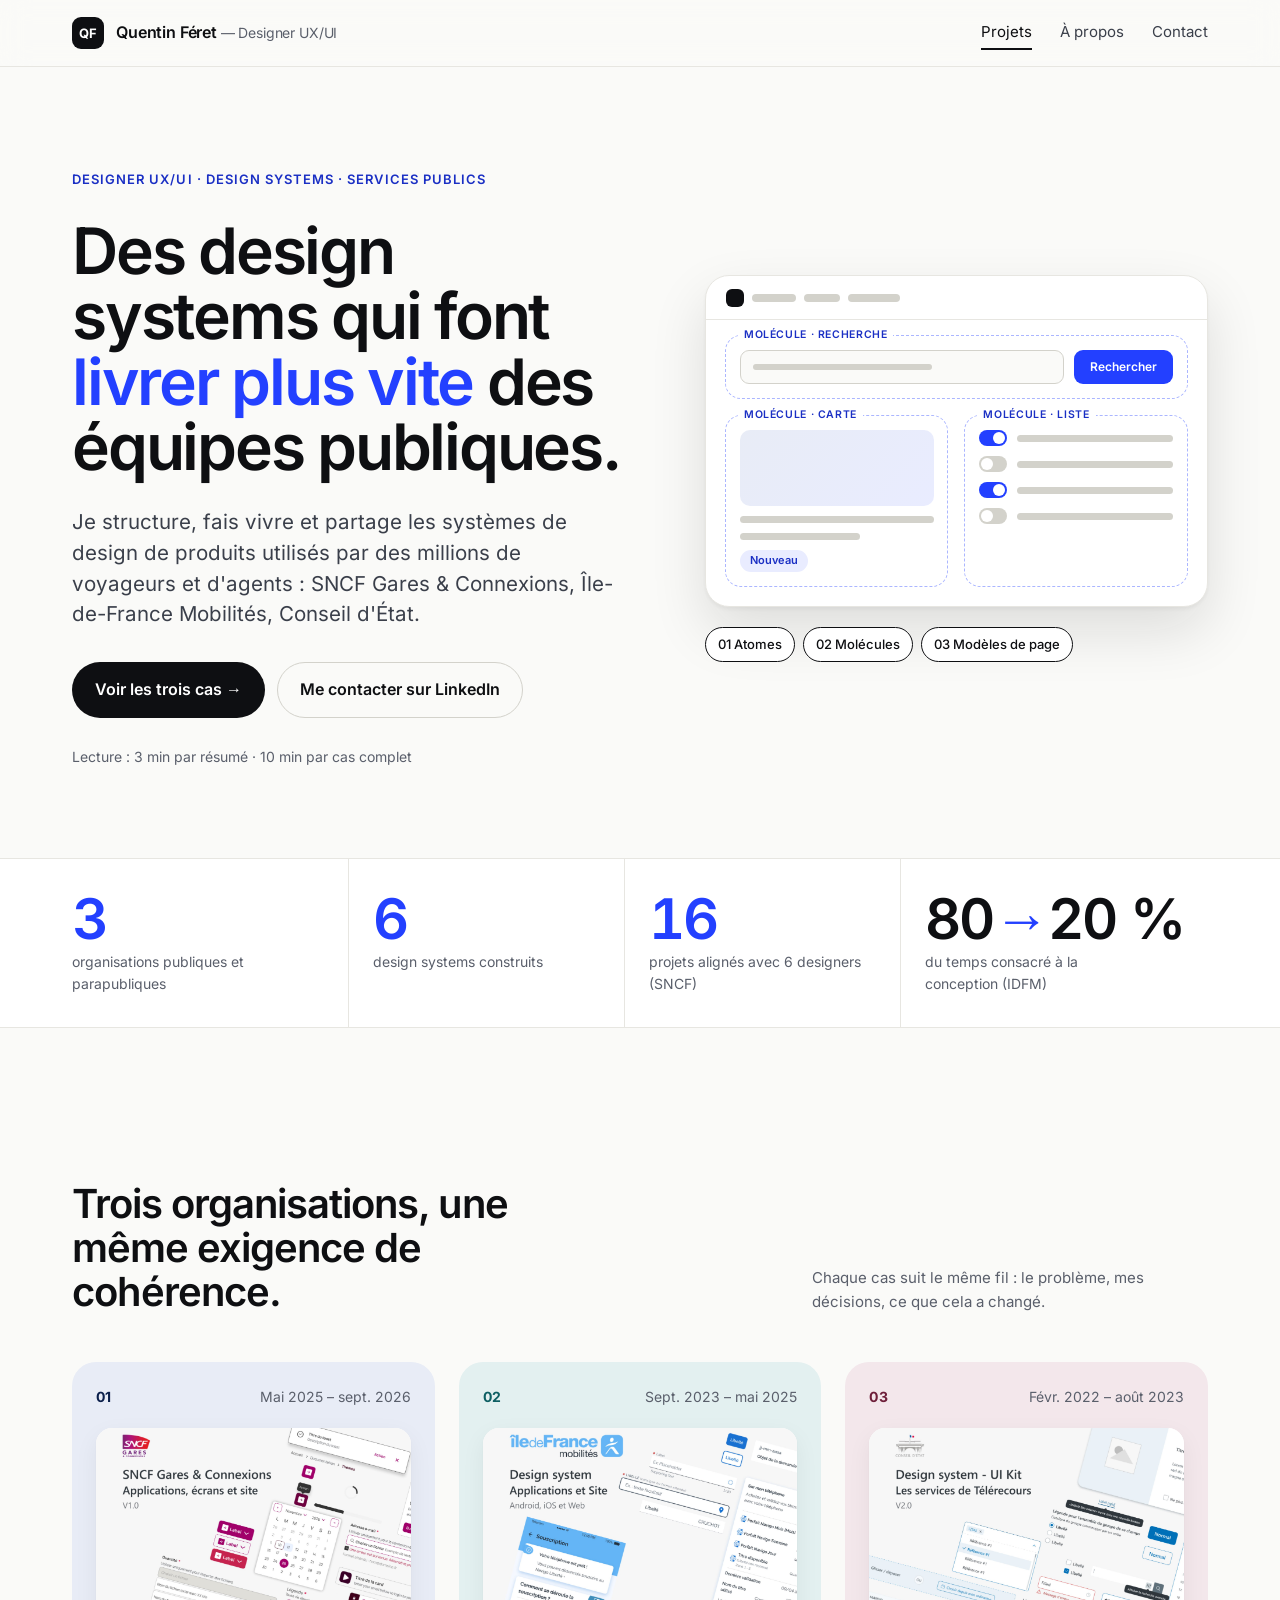
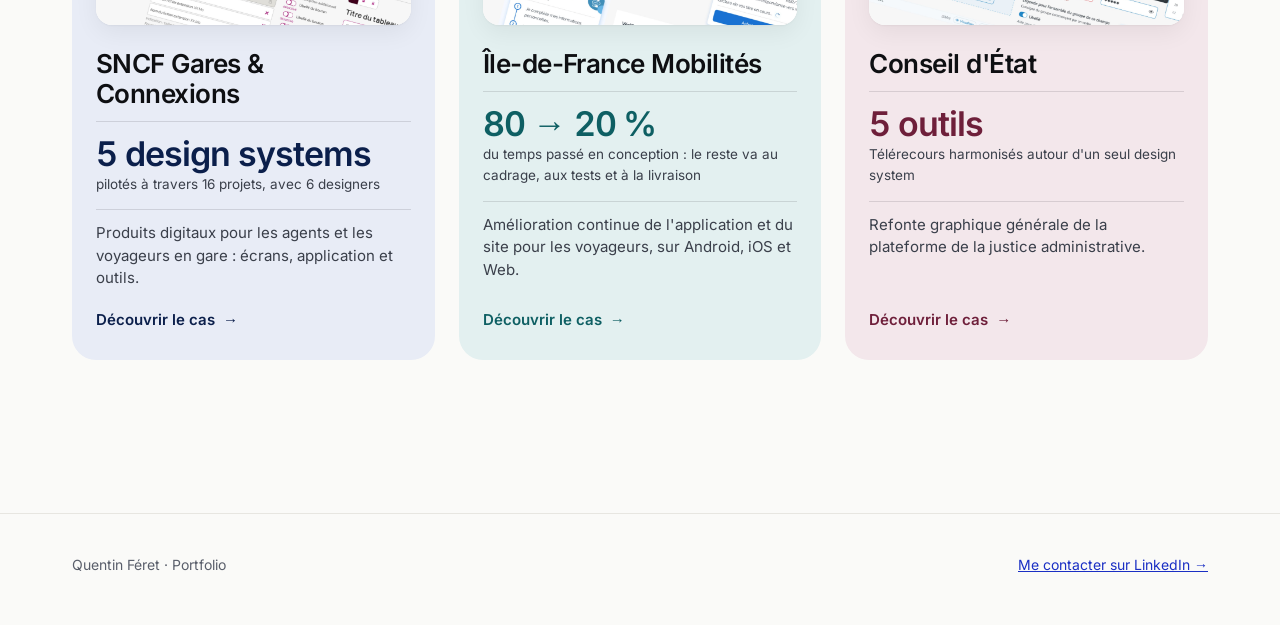
==== commit 2243672f: "Refonte DA : page À propos - voix d'abord (conviction, chiffres clés, principes), parcours antichron" ====
--- a/index.html
+++ b/index.html
@@ -67,7 +67,7 @@
 <div class="wrap">
 <ul>
 <li class="reveal"><span class="num"><span data-count="3">3</span></span><p>organisations publiques et parapubliques</p></li>
-<li class="reveal" data-d="1"><span class="num"><span data-count="7">7</span></span><p>design systems conçus ou pilotés</p></li>
+<li class="reveal" data-d="1"><span class="num"><span data-count="6">6</span></span><p>design systems construits</p></li>
 <li class="reveal" data-d="2"><span class="num"><span data-count="16">16</span></span><p>projets alignés avec 6 designers (SNCF)</p></li>
 <li class="reveal" data-d="2"><span class="num">80<span>→</span>20&nbsp;%</span><p>du temps consacré à la conception (IDFM)</p></li>
 </ul>
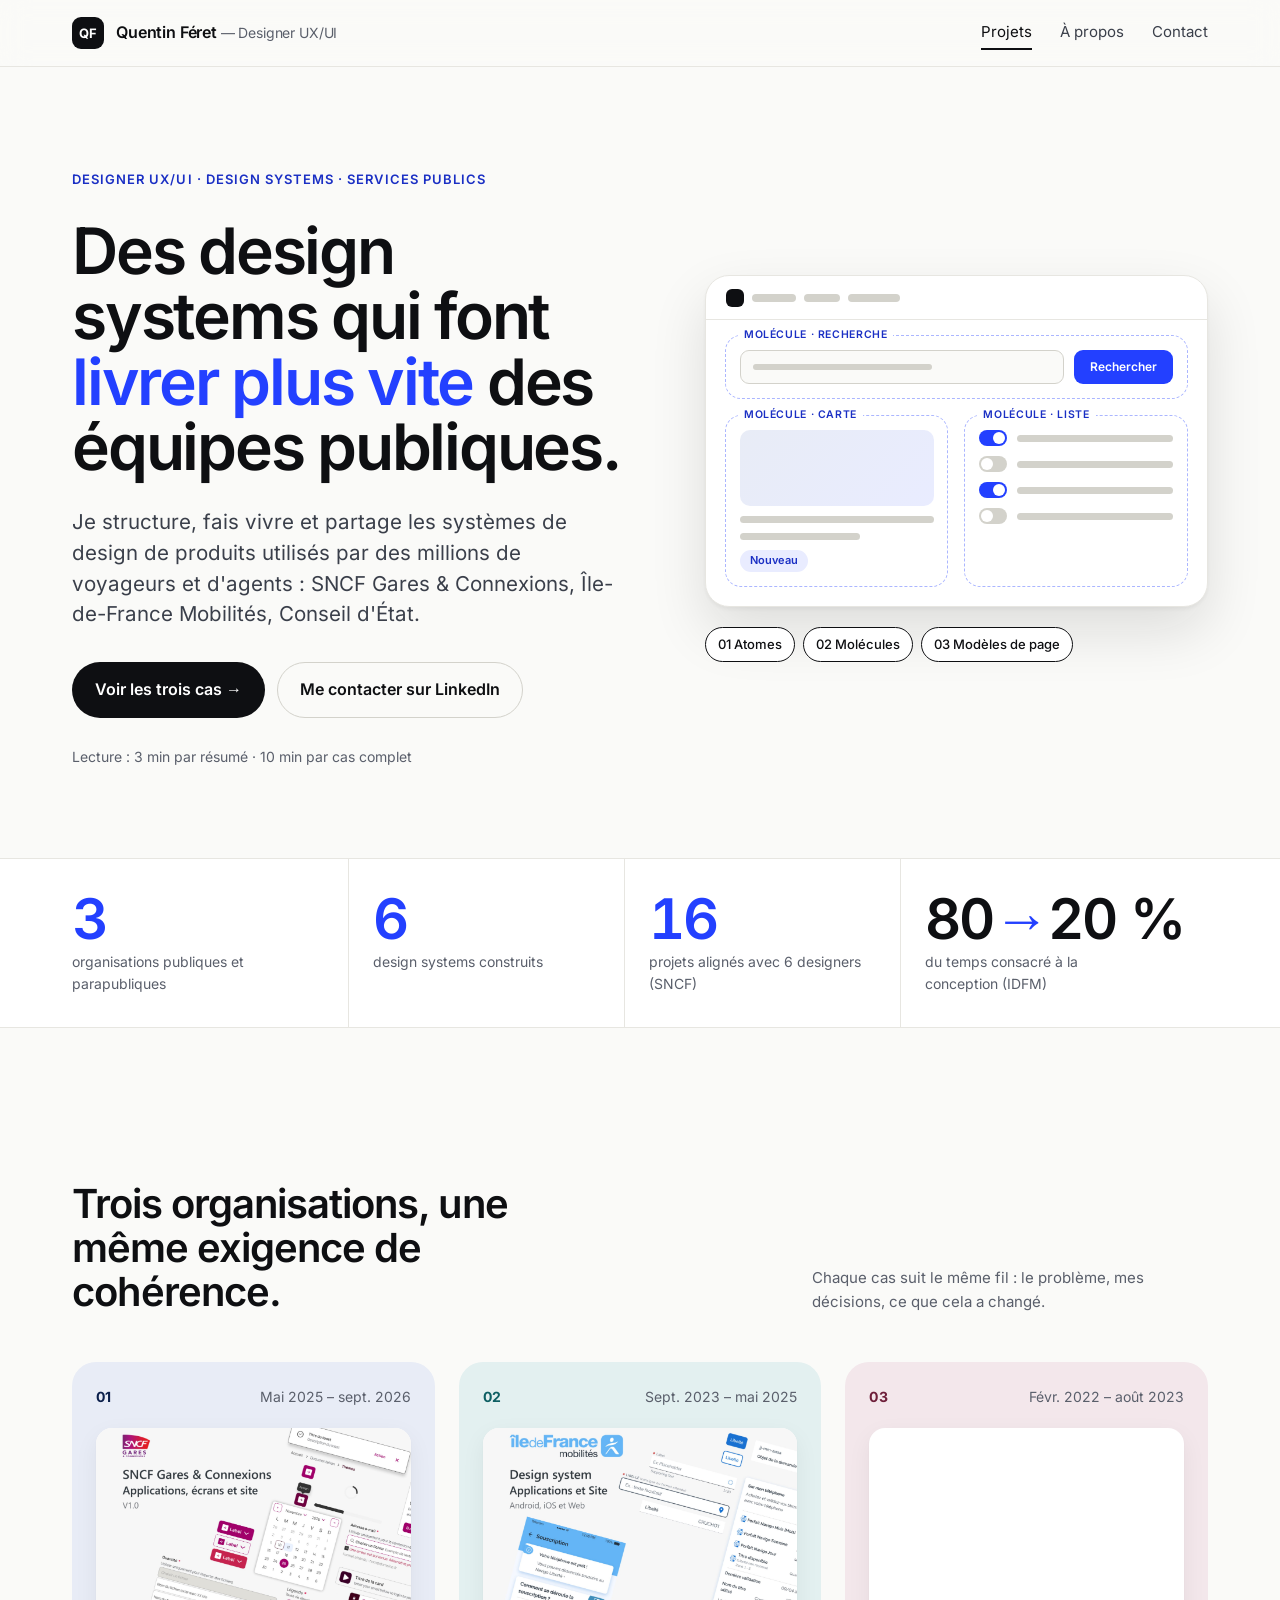
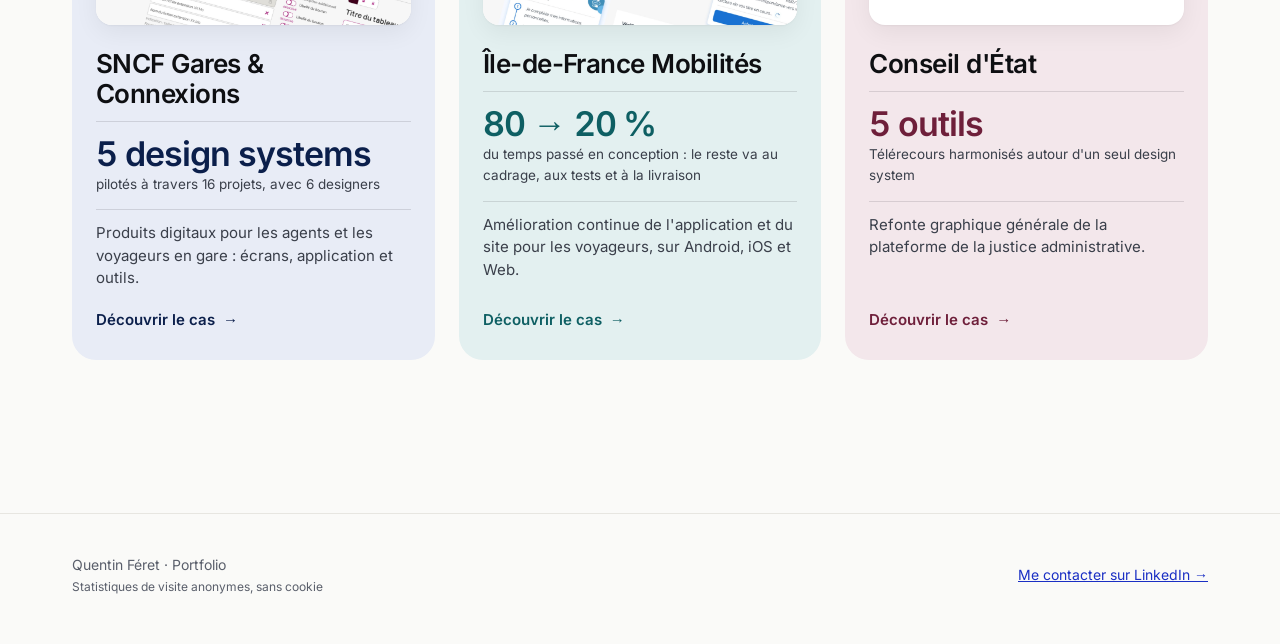
==== commit 2b5e800a: "Ajoute Umami Cloud (statistiques sans cookie) et suivi des clics clés Co-Authored-By: Claude Sonnet " ====
--- a/index.html
+++ b/index.html
@@ -13,6 +13,7 @@
 <link rel="stylesheet" href="assets/tokens.css">
 <link rel="stylesheet" href="assets/home.css">
 <script>document.documentElement.classList.add('js')</script>
+<script defer src="https://cloud.umami.is/script.js" data-website-id="4f2ae9d7-1726-47b2-a085-174438b8aec9"></script>
 </head>
 <body>
 <a class="skip" href="#contenu">Aller au contenu</a>
@@ -23,7 +24,7 @@
 <nav class="nav" aria-label="Navigation principale">
 <a href="index.html" aria-current="page">Projets</a>
 <a href="apropos.html">À propos</a>
-<a href="https://www.linkedin.com/in/quentin-feret" target="_blank" rel="noopener">Contact</a>
+<a href="https://www.linkedin.com/in/quentin-feret" target="_blank" rel="noopener" data-umami-event="contact-linkedin">Contact</a>
 </nav>
 </div>
 </header>
@@ -38,7 +39,7 @@
 <p class="lead">Je structure, fais vivre et partage les systèmes de design de produits utilisés par des millions de voyageurs et d'agents : SNCF Gares &amp; Connexions, Île-de-France Mobilités, Conseil d'État.</p>
 <div class="hero-cta">
 <a class="btn btn-primary" href="#cas">Voir les trois cas →</a>
-<a class="btn btn-ghost" href="https://www.linkedin.com/in/quentin-feret" target="_blank" rel="noopener">Me contacter sur LinkedIn</a>
+<a class="btn btn-ghost" href="https://www.linkedin.com/in/quentin-feret" target="_blank" rel="noopener" data-umami-event="contact-linkedin">Me contacter sur LinkedIn</a>
 </div>
 <p class="hero-meta">Lecture : 3 min par résumé · 10 min par cas complet</p>
 </div>
@@ -82,7 +83,7 @@
 </div>
 <div class="posters">
 
-<a class="poster p1 reveal" href="cas01-resume.html">
+<a class="poster p1 reveal" href="cas01-resume.html" data-umami-event="ouvrir-cas">
 <div class="poster-head"><b>01</b><span>Mai 2025 – sept. 2026</span></div>
 <div class="poster-fig"><img src="assets/index-01.jpg" alt="Aperçu du design system SNCF Gares &amp; Connexions : boutons, calendrier, champs de formulaire." width="2400" height="1350"></div>
 <div class="poster-body">
@@ -93,7 +94,7 @@
 </div>
 </a>
 
-<a class="poster p2 reveal" data-d="1" href="cas02-resume.html">
+<a class="poster p2 reveal" data-d="1" href="cas02-resume.html" data-umami-event="ouvrir-cas">
 <div class="poster-head"><b>02</b><span>Sept. 2023 – mai 2025</span></div>
 <div class="poster-fig"><img decoding="async" src="assets/index-02.jpg" alt="Aperçu du design system Île-de-France Mobilités." width="2400" height="1350"></div>
 <div class="poster-body">
@@ -104,7 +105,7 @@
 </div>
 </a>
 
-<a class="poster p3 reveal" data-d="2" href="cas03-resume.html">
+<a class="poster p3 reveal" data-d="2" href="cas03-resume.html" data-umami-event="ouvrir-cas">
 <div class="poster-head"><b>03</b><span>Févr. 2022 – août 2023</span></div>
 <div class="poster-fig"><img decoding="async" src="assets/index-03.jpg" alt="Aperçu du design system du Conseil d'État pour Télérecours." width="2400" height="1350"></div>
 <div class="poster-body">
@@ -122,7 +123,7 @@
 </main>
 
 <footer class="site-footer">
-<div class="wrap"><span>Quentin Féret · Portfolio</span><a href="https://www.linkedin.com/in/quentin-feret" target="_blank" rel="noopener">Me contacter sur LinkedIn →</a></div>
+<div class="wrap"><span>Quentin Féret · Portfolio <small style="display:block;font-size:12px;color:var(--ink-3)">Statistiques de visite anonymes, sans cookie</small></span><a href="https://www.linkedin.com/in/quentin-feret" target="_blank" rel="noopener" data-umami-event="contact-linkedin">Me contacter sur LinkedIn →</a></div>
 </footer>
 
 <script>
